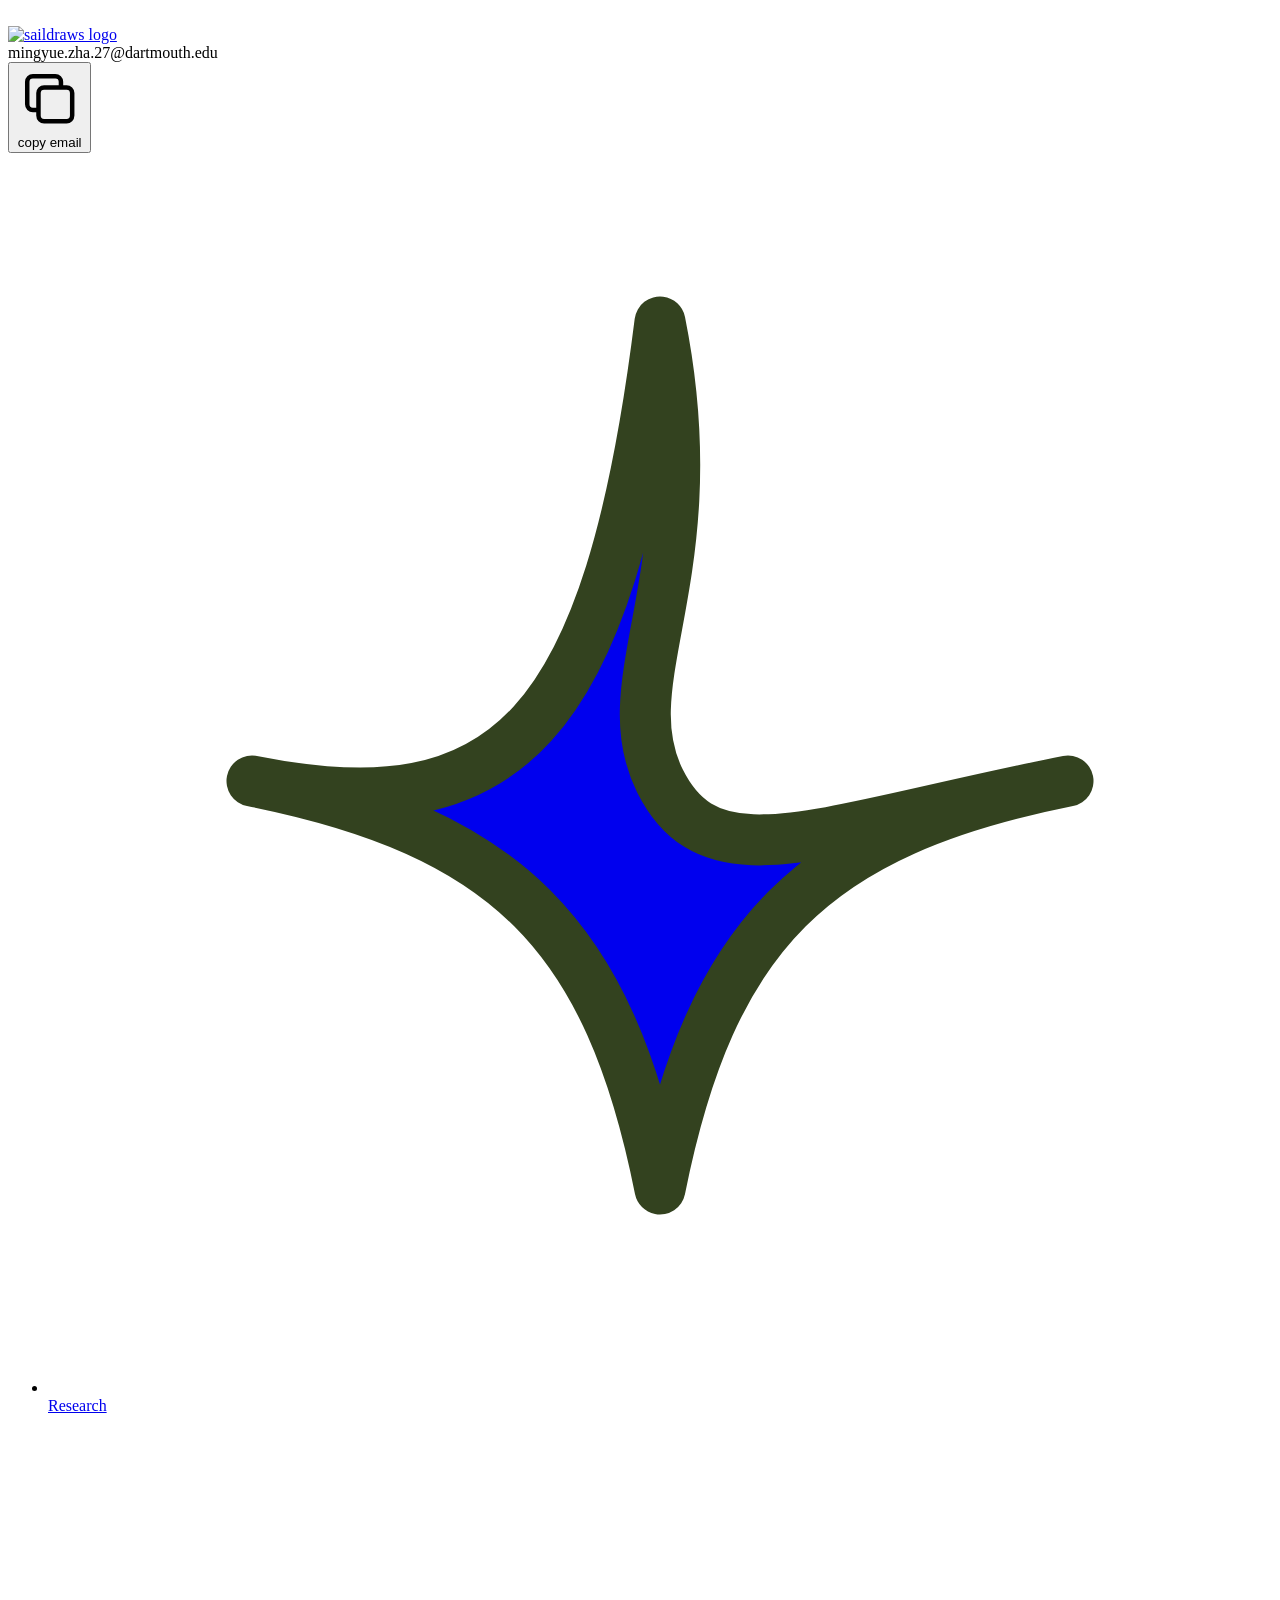
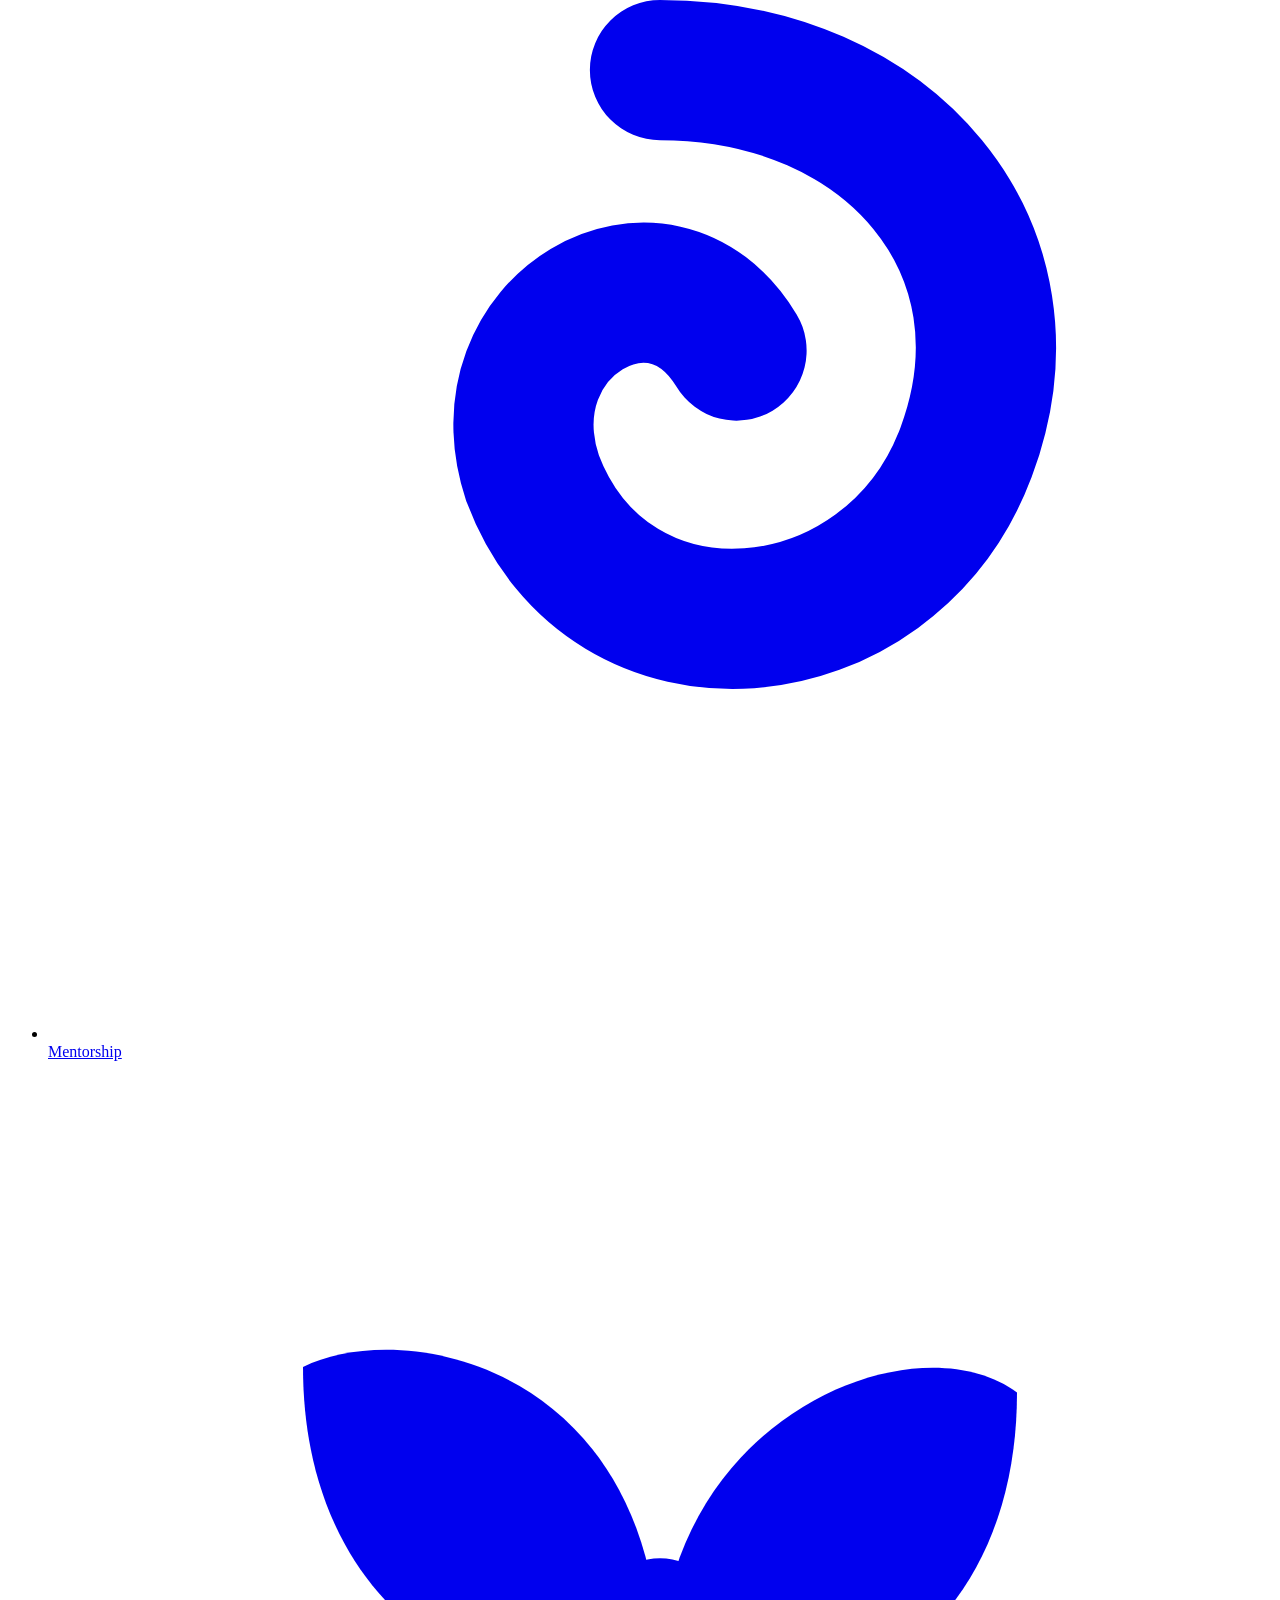
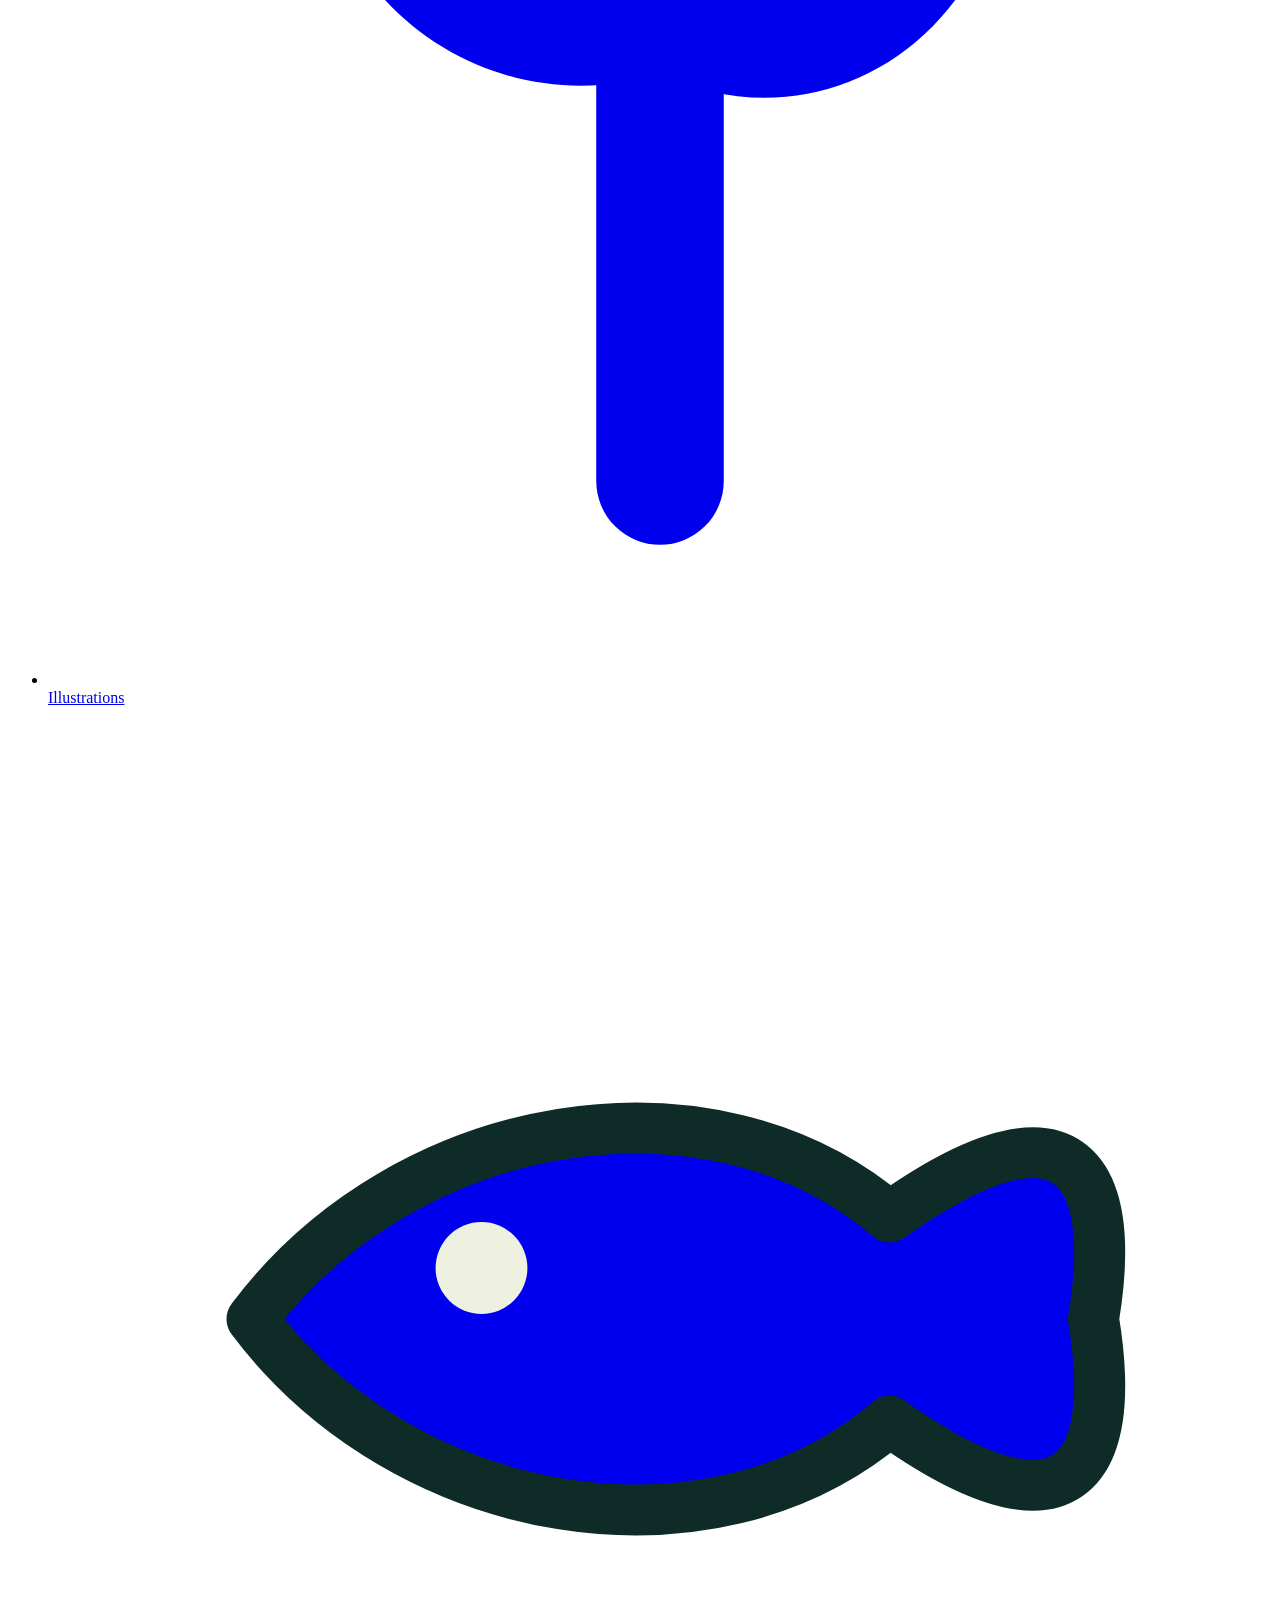
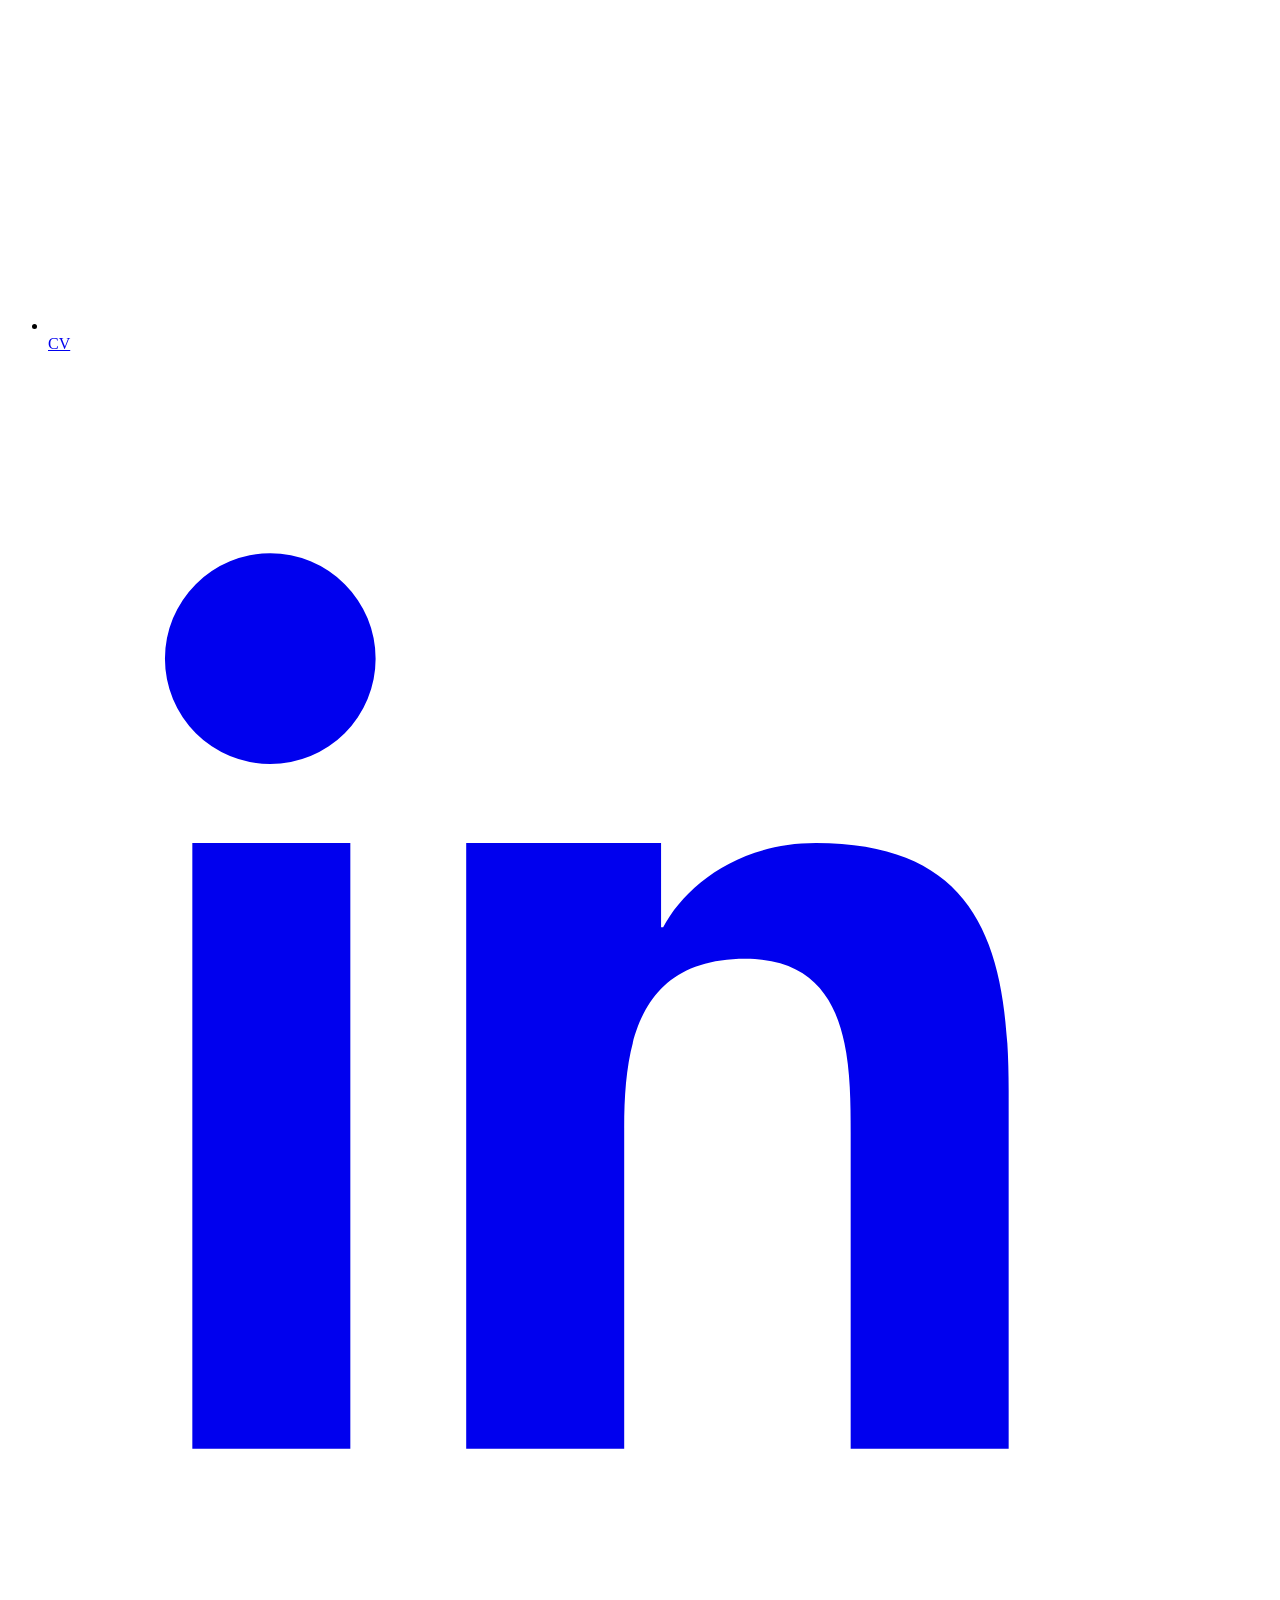
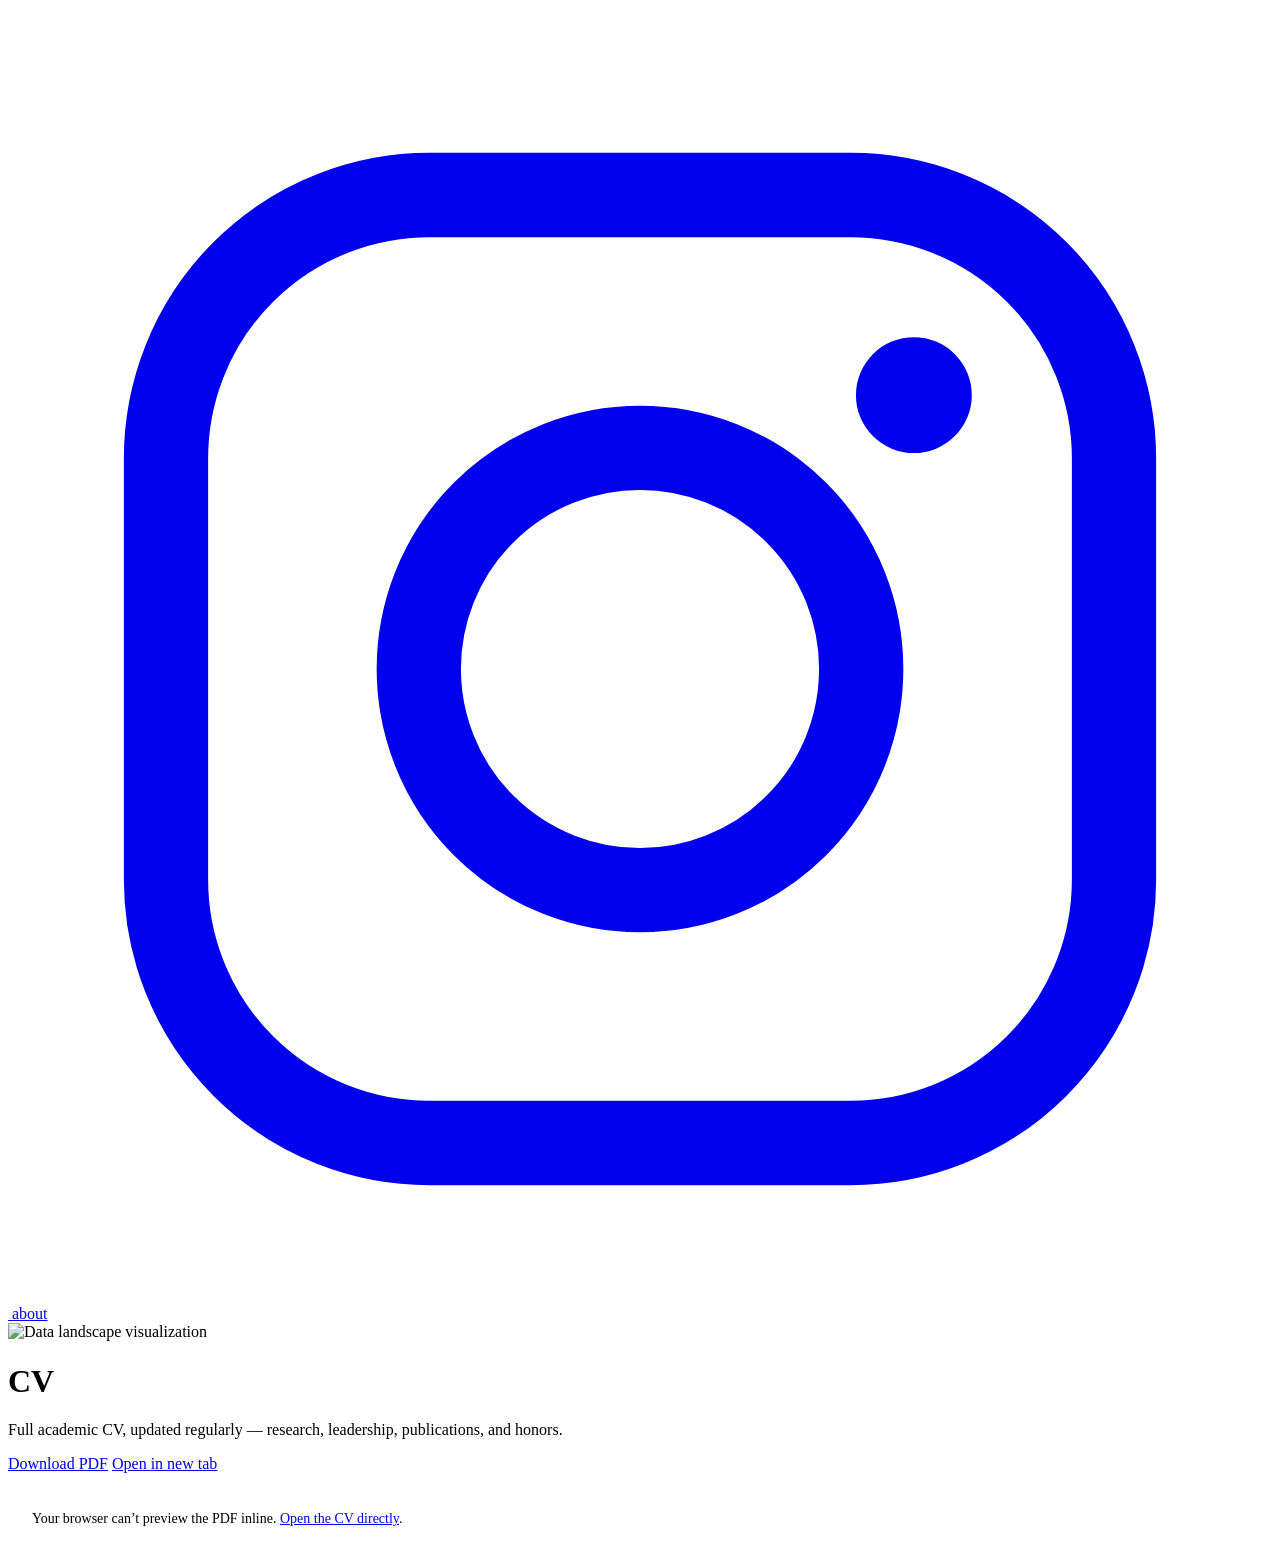
==== cv.html @ 343f1df6 "Add files via upload" ====
<!DOCTYPE html>
<html lang="en">
<head>
<meta charset="UTF-8">
<meta name="viewport" content="width=device-width, initial-scale=1.0">
<title>CV — Mingyue Zha</title>
<link rel="stylesheet" href="assets/css/style.css">
</head>
<body>
<div class="layout">

  <aside class="sidebar">
    <div class="sidebar-deco" aria-hidden="true">
      <img class="deco-top" src="assets/img/squiggle-light.svg" alt="">
      <img class="deco-bottom" src="assets/img/squiggle-dark.svg" alt="">
      <div class="deco-dots"></div>
    </div>

    <a class="logo-link" href="index.html" aria-label="Home">
      <img src="assets/img/logo.svg" alt="saildraws logo">
    </a>

    <div class="email-box">mingyue.zha.27@dartmouth.edu</div>
    <button class="copy-row" data-copy="mingyue.zha.27@dartmouth.edu">
      <svg viewBox="0 0 24 24" fill="none"><rect x="8" y="8" width="12" height="12" rx="2" stroke="currentColor" stroke-width="1.6"/><path d="M16 8V6a2 2 0 0 0-2-2H6a2 2 0 0 0-2 2v8a2 2 0 0 0 2 2h2" stroke="currentColor" stroke-width="1.6"/></svg>
      <span class="copy-label">copy email</span>
    </button>

    <nav class="tabs" aria-label="Primary">
      <ul>
          <li class="">
            <a href="research.html">
              <svg class="ic" viewBox="0 0 48 48"><path d="M24 6 C26 16, 22 20, 24 24 C26 28, 30 26, 40 24 C30 26, 26 30, 24 40 C22 30, 18 26, 8 24 C18 26, 22 22, 24 6 Z" fill="currentColor" stroke="#33421f" stroke-width="2" stroke-linejoin="round"/></svg>
              Research
            </a>
          </li>
          <li class="">
            <a href="mentorship.html">
              <svg class="ic" viewBox="0 0 48 48"><path d="M24 10 C33 10, 39 17, 36 25 C33 33, 22 34, 19 26 C17 20, 24 16, 27 21" fill="none" stroke="currentColor" stroke-width="5.5" stroke-linecap="round"/></svg>
              Mentorship
            </a>
          </li>
          <li class="">
            <a href="illustrations.html">
              <svg class="ic" viewBox="0 0 48 48"><path d="M24 40 L24 22" stroke="currentColor" stroke-width="5" stroke-linecap="round"/><path d="M24 24 C24 12, 14 10, 10 12 C10 22, 18 26, 24 24 Z" fill="currentColor"/><path d="M24 24 C24 14, 34 10, 38 13 C38 23, 30 27, 24 24 Z" fill="currentColor"/></svg>
              Illustrations
            </a>
          </li>
          <li class="active">
            <a href="cv.html">
              <svg class="ic" viewBox="0 0 48 48"><path d="M8 24 C14 16, 26 14, 33 20 C40 15, 42 18, 41 24 C42 30, 40 33, 33 28 C26 34, 14 32, 8 24 Z" fill="currentColor" stroke="#0f2b28" stroke-width="2" stroke-linejoin="round"/><circle cx="17" cy="22" r="1.8" fill="#eef1e0"/></svg>
              CV
            </a>
          </li>
      </ul>
    </nav>

    <div class="social-row">
      <a href="https://www.linkedin.com/in/mingyuezha/" target="_blank" rel="noopener" aria-label="LinkedIn"><svg viewBox="0 0 24 24" fill="none"><path d="M4.98 3.5a2 2 0 1 1 0 4 2 2 0 0 1 0-4ZM3.5 9h3v11.5h-3V9Zm6 0h2.9v1.6h.04c.4-.76 1.4-1.6 2.9-1.6 3.1 0 3.66 2 3.66 4.7v6.8h-3v-6c0-1.44-.03-3.3-2-3.3-2 0-2.3 1.56-2.3 3.2v6.1h-3V9Z" fill="currentColor"/></svg></a>
      <a href="https://www.instagram.com/p/DSxWoM8jwAC/?img_index=1" target="_blank" rel="noopener" aria-label="Instagram"><svg viewBox="0 0 24 24" fill="none"><rect x="3" y="3" width="18" height="18" rx="5" stroke="currentColor" stroke-width="1.6"/><circle cx="12" cy="12" r="4.2" stroke="currentColor" stroke-width="1.6"/><circle cx="17.2" cy="6.8" r="1.1" fill="currentColor"/></svg></a>
    </div>

    <div class="sidebar-spacer"></div>

    <a class="home-badge" href="index.html">
      <img src="assets/img/home-badge.jpg" alt="">
      <span>about</span>
    </a>
  </aside>
  <main class="content">
    <div class="banner"><img src="assets/img/research-banner.jpg" alt="Data landscape visualization"></div>
    <div class="page">

      <div class="heading-row"><h1>CV</h1></div>
      <p class="lede">Full academic CV, updated regularly &mdash; research, leadership, publications, and honors.</p>
      <div class="cv-actions">
        <a class="btn" href="assets/cv/Mingyue_Zha_CV.pdf" download>Download PDF</a>
        <a class="btn secondary" href="assets/cv/Mingyue_Zha_CV.pdf" target="_blank" rel="noopener">Open in new tab</a>
      </div>
      <div class="cv-frame-wrap">
        <object data="assets/cv/Mingyue_Zha_CV.pdf" type="application/pdf">
          <p style="padding:24px;font-size:14px;">
            Your browser can&rsquo;t preview the PDF inline.
            <a href="assets/cv/Mingyue_Zha_CV.pdf">Open the CV directly</a>.
          </p>
        </object>
      </div>

    </div>
  </main>
</div>
<script src="assets/js/main.js"></script>
</body>
</html>
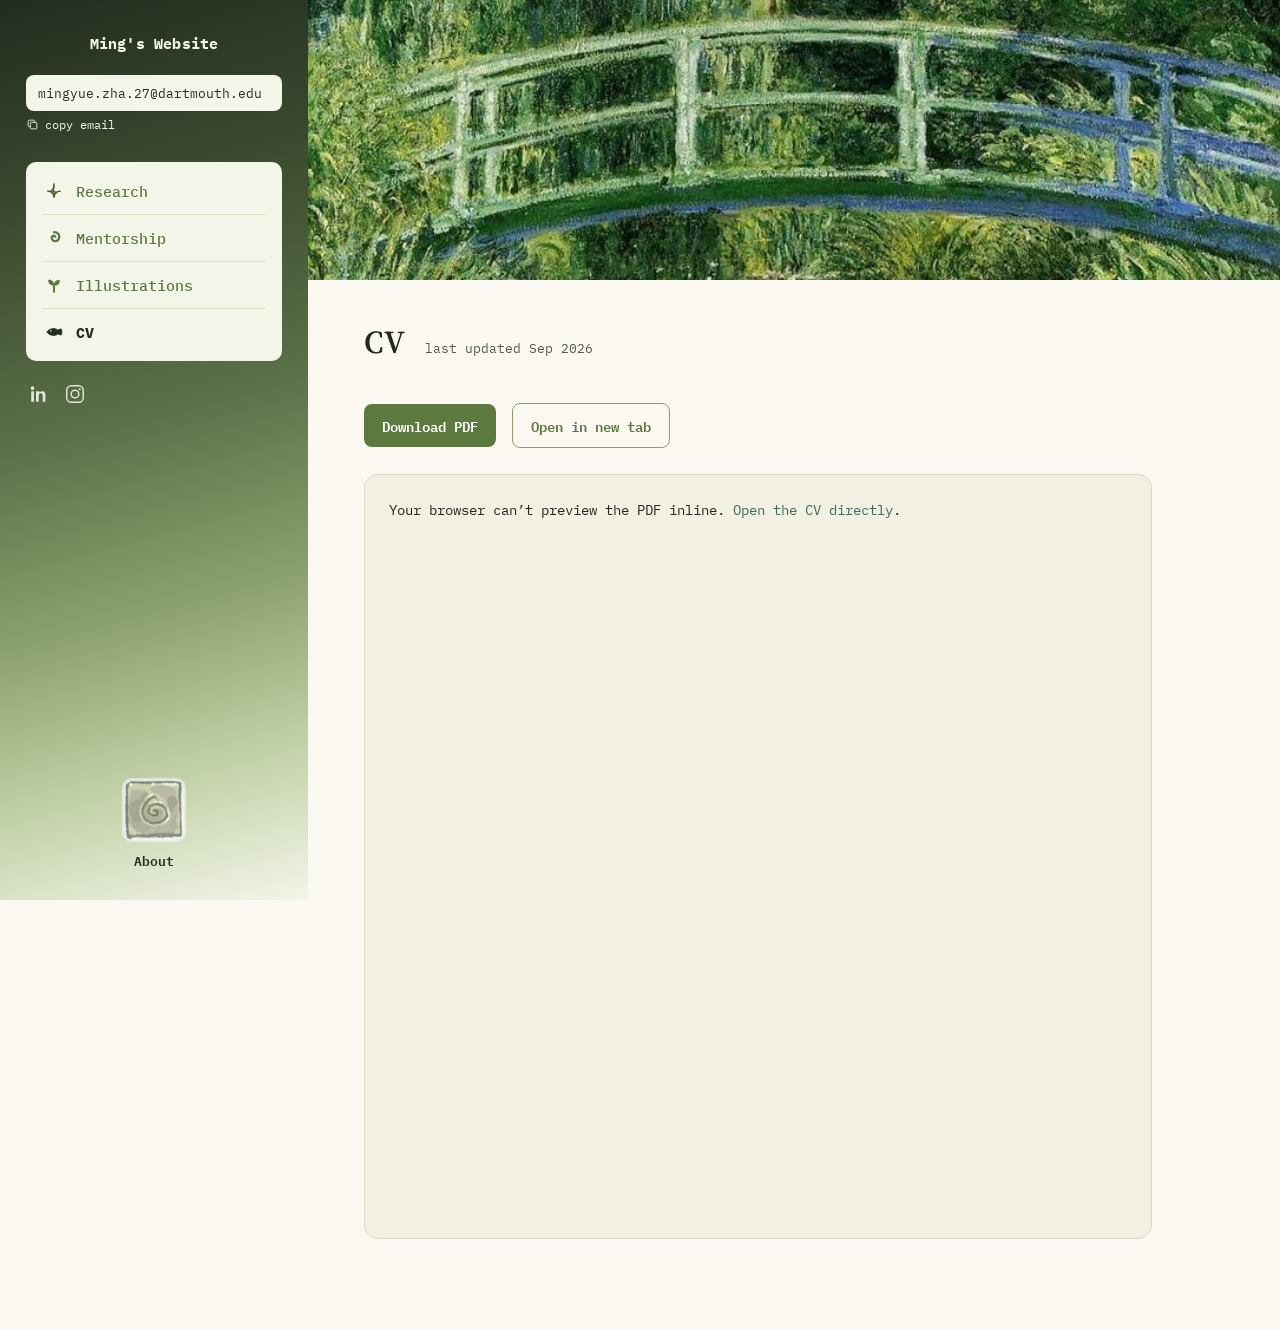
==== commit 3e24dbd4: "comit" ====
--- a/cv.html
+++ b/cv.html
@@ -16,9 +16,7 @@
       <div class="deco-dots"></div>
     </div>
 
-    <a class="logo-link" href="index.html" aria-label="Home">
-      <img src="assets/img/logo.svg" alt="saildraws logo">
-    </a>
+    <a class="logo-link" href="index.html" aria-label="Home">Ming's Website</a>
 
     <div class="email-box">mingyue.zha.27@dartmouth.edu</div>
     <button class="copy-row" data-copy="mingyue.zha.27@dartmouth.edu">
@@ -64,15 +62,14 @@
 
     <a class="home-badge" href="index.html">
       <img src="assets/img/home-badge.jpg" alt="">
-      <span>about</span>
+      <span>About</span>
     </a>
   </aside>
   <main class="content">
-    <div class="banner"><img src="assets/img/research-banner.jpg" alt="Data landscape visualization"></div>
+    <div class="banner"><img src="assets/img/cv_banner.jpg" alt="Monet-style painting of a footbridge over a lily pond"></div>
     <div class="page">
 
-      <div class="heading-row"><h1>CV</h1></div>
-      <p class="lede">Full academic CV, updated regularly &mdash; research, leadership, publications, and honors.</p>
+      <div class="heading-row"><h1>CV</h1><span class="eyebrow">last updated Sep 2026</span></div>
       <div class="cv-actions">
         <a class="btn" href="assets/cv/Mingyue_Zha_CV.pdf" download>Download PDF</a>
         <a class="btn secondary" href="assets/cv/Mingyue_Zha_CV.pdf" target="_blank" rel="noopener">Open in new tab</a>
--- a/assets/css/style.css
+++ b/assets/css/style.css
@@ -0,0 +1,424 @@
+/* ============================================================
+   Mingyue Zha — portfolio site
+   Design system: sage-green sidebar, cream content, mono + serif
+   ============================================================ */
+
+@import url('https://fonts.googleapis.com/css2?family=IBM+Plex+Mono:wght@400;500;600;700&family=Source+Serif+4:opsz,wght@8..60,400;8..60,600&display=swap');
+
+:root{
+  /* sidebar sage gradient stops */
+  --sage-950:#232d1f;
+  --sage-800:#3a4a2f;
+  --sage-600:#5b7048;
+  --sage-400:#8aa06c;
+  --sage-200:#c3d1a8;
+  --sage-100:#e4ecd4;
+  --sage-050:#f3f5e9;
+
+  /* content palette */
+  --cream:#faf8f1;
+  --panel:#f2efe3;
+  --ink:#242820;
+  --ink-soft:#54594a;
+  --line:#ddd8c4;
+
+  /* accents (kept inside the green/teal family) */
+  --accent-moss:#5c7a3f;
+  --accent-olive:#8a9a4b;
+  --accent-teal:#3f6b5e;
+  --accent-clay:#a97b52;
+
+  --font-serif:'Source Serif 4', Georgia, 'Times New Roman', serif;
+  --font-mono:'IBM Plex Mono', ui-monospace, 'SFMono-Regular', Menlo, monospace;
+
+  --sidebar-w:308px;
+  --radius:14px;
+}
+
+*{ box-sizing:border-box; }
+html,body{ margin:0; padding:0; }
+body{
+  font-family:var(--font-mono);
+  color:var(--ink);
+  background:var(--cream);
+  -webkit-font-smoothing:antialiased;
+}
+img{ max-width:100%; display:block; }
+a{ color:var(--accent-teal); text-decoration:none; }
+a:hover{ text-decoration:underline; }
+h1,h2,h3{ font-family:var(--font-serif); font-weight:600; margin:0 0 .5em; line-height:1.15; }
+p{ line-height:1.65; margin:0 0 1.1em; }
+ul{ margin:0; padding:0; }
+:focus-visible{ outline:2px solid var(--accent-teal); outline-offset:2px; }
+@media (prefers-reduced-motion: reduce){
+  *{ transition:none !important; animation:none !important; }
+}
+
+/* ---------------- layout shell ---------------- */
+.layout{
+  display:flex;
+  min-height:100vh;
+}
+
+/* ---------------- sidebar ---------------- */
+.sidebar{
+  position:sticky;
+  top:0;
+  align-self:flex-start;
+  width:var(--sidebar-w);
+  min-width:var(--sidebar-w);
+  flex-shrink:0;
+  height:100vh;
+  overflow-y:auto;
+  padding:34px 26px 28px;
+  color:var(--sage-050);
+  background:linear-gradient(165deg,
+    var(--sage-950) 0%,
+    var(--sage-800) 22%,
+    var(--sage-600) 46%,
+    var(--sage-400) 66%,
+    var(--sage-200) 84%,
+    var(--sage-050) 100%);
+  display:flex;
+  flex-direction:column;
+  isolation:isolate;
+}
+.sidebar-deco{
+  position:absolute;
+  inset:0;
+  pointer-events:none;
+  overflow:hidden;
+  z-index:0;
+}
+.sidebar-deco .deco-top{ position:absolute; top:-10px; right:-30px; width:170px; height:170px; }
+.sidebar-deco .deco-bottom{ position:absolute; bottom:40px; left:-30px; width:150px; height:150px; }
+.sidebar-deco .deco-dots{
+  position:absolute; top:0; left:0; right:0; height:340px;
+  background-image:radial-gradient(#eef1e0 1.3px, transparent 1.6px);
+  background-size:24px 24px;
+  opacity:.16;
+}
+.sidebar > *{ position:relative; z-index:1; }
+
+.logo-link{
+  display:block; width:auto; margin:0 auto 22px; text-align:center;
+  font-family:var(--font-mono); font-weight:700; font-size:15px;
+  color:var(--sage-050); letter-spacing:.2px;
+}
+.logo-link:hover{ text-decoration:none; color:#fff; }
+
+.email-box{
+  background:var(--sage-050);
+  color:var(--sage-950);
+  border-radius:8px;
+  padding:10px 12px;
+  font-size:12.5px;
+  word-break:break-all;
+  box-shadow:0 1px 0 rgba(0,0,0,.08);
+}
+.copy-row{
+  display:flex; align-items:center; gap:6px;
+  margin-top:6px; font-size:12px; color:var(--sage-050);
+  background:none; border:none; padding:0; cursor:pointer;
+  font-family:var(--font-mono);
+}
+.copy-row:hover{ text-decoration:underline; }
+.copy-row svg{ width:13px; height:13px; }
+
+nav.tabs{
+  margin-top:30px;
+  background:var(--sage-050);
+  border-radius:10px;
+  padding:6px 16px;
+}
+nav.tabs ul{ list-style:none; }
+nav.tabs li{ border-bottom:1px solid #d9e2c4; }
+nav.tabs li:last-child{ border-bottom:none; }
+nav.tabs a{
+  display:flex; align-items:center; gap:12px;
+  padding:13px 2px;
+  color:var(--accent-moss);
+  font-size:14.5px;
+  font-weight:500;
+}
+nav.tabs a:hover{ text-decoration:none; color:var(--accent-teal); }
+nav.tabs a .ic{ width:20px; height:20px; flex:none; }
+nav.tabs li.active a{ color:var(--sage-950); font-weight:700; }
+nav.tabs li.active a .ic{ transform:scale(1.08); }
+
+.social-row{
+  display:flex; gap:14px; margin-top:22px; padding-left:2px;
+}
+.social-row a{
+  color:var(--sage-050);
+  opacity:.9;
+  width:22px; height:22px;
+}
+.social-row a:hover{ opacity:1; transform:translateY(-1px); }
+.social-row svg{ width:22px; height:22px; }
+
+.sidebar-spacer{ flex:1; }
+
+.home-badge{
+  display:flex; flex-direction:column; align-items:center;
+  gap:8px; margin-top:26px; text-decoration:none;
+}
+.home-badge img{
+  width:64px; height:64px; border-radius:10px;
+  border:2px solid rgba(255,255,255,.5);
+}
+.home-badge span{ color:var(--sage-950); font-size:13px; font-weight:600; }
+.home-badge:hover span{ text-decoration:underline; }
+
+/* ---------------- main content ---------------- */
+.content{ flex:1; min-width:0; background:var(--cream); }
+
+.banner{
+  width:100%;
+  height:280px;
+  overflow:hidden;
+}
+.banner img{ width:100%; height:100%; object-fit:cover; }
+.banner.sage{ background:var(--sage-400); }
+
+.page{
+  max-width:900px;
+  padding:44px 56px 90px;
+}
+.page.wide{ max-width:1100px; }
+
+.eyebrow{
+  font-size:13px; color:var(--ink-soft); margin-left:10px;
+}
+.heading-row{
+  display:flex; align-items:baseline; gap:10px; flex-wrap:wrap;
+}
+
+.lede{ max-width:70ch; color:var(--ink); }
+
+.links-row{
+  display:flex; align-items:center; gap:26px; margin-top:30px; flex-wrap:wrap;
+}
+.links-row .social-inline{ display:flex; gap:16px; }
+.links-row .social-inline a{ color:var(--accent-teal); width:20px; height:20px; }
+.links-row .social-inline svg{ width:20px; height:20px; }
+.email-inline{ font-size:13px; color:var(--ink-soft); }
+.email-inline .copy-row{ color:var(--accent-teal); }
+
+/* about page specific */
+.about-grid{
+  display:grid;
+  grid-template-columns:220px 1fr;
+  gap:40px;
+  align-items:start;
+  margin-top:40px;
+}
+.about-grid p a{ text-decoration:underline; text-underline-offset:2px; }
+.avatar{
+  width:200px; height:200px; border-radius:50%;
+  overflow:hidden; border:6px solid var(--accent-moss);
+}
+.avatar img{ width:100%; height:100%; object-fit:cover; }
+
+/* research topic cards */
+.research-grid{
+  display:grid;
+  grid-template-columns:repeat(3, 1fr);
+  gap:24px;
+  margin-top:40px;
+}
+@media (max-width:900px){ .research-grid{ grid-template-columns:1fr 1fr; } }
+@media (max-width:600px){ .research-grid{ grid-template-columns:1fr; } }
+
+.research-card{
+  display:flex; flex-direction:column; justify-content:space-between;
+  min-height:210px;
+  padding:34px 30px;
+  border:1px solid var(--line);
+  border-radius:var(--radius);
+  background:var(--panel);
+  color:var(--ink);
+  transition:background-color .3s ease, border-color .3s ease, transform .25s ease, box-shadow .3s ease;
+}
+.research-card h3{ font-size:21px; margin:0 0 10px; }
+.research-card p{ font-size:13.5px; color:var(--ink-soft); margin:0; line-height:1.55; }
+.research-card .arrow{
+  align-self:flex-end; margin-top:24px;
+  font-size:22px; color:var(--accent-teal);
+  transition:transform .25s ease;
+}
+.research-card:hover{
+  background:var(--sage-200);
+  border-color:var(--sage-400);
+  transform:translateY(-3px);
+  box-shadow:0 18px 34px -18px rgba(40,50,30,.35);
+  text-decoration:none;
+}
+.research-card:hover p{ color:var(--sage-950); }
+.research-card:hover .arrow{ transform:translateX(5px); }
+
+/* research page — category sections */
+.research-section{ margin-top:48px; }
+.research-section:first-of-type{ margin-top:40px; }
+.research-section h2{ font-size:21px; }
+.research-subsection{ margin-top:34px; }
+.research-subsection h3{ font-size:17px; }
+
+/* paper list (research topic pages) — whole card is clickable when a link exists */
+.paper-list{ margin-top:34px; display:flex; flex-direction:column; gap:20px; }
+.paper{
+  display:block;
+  padding:22px 26px;
+  border:1px solid var(--line);
+  border-radius:var(--radius);
+  background:var(--panel);
+  color:inherit;
+  transition:background-color .3s ease, border-color .3s ease, transform .25s ease, box-shadow .3s ease;
+}
+.paper h3{ font-size:16.5px; margin-bottom:6px; font-weight:600; }
+.paper .meta{ font-size:13px; color:var(--ink-soft); margin-bottom:8px; }
+.paper .venue{ font-size:13px; color:var(--accent-teal); }
+
+a.paper{ cursor:pointer; }
+a.paper:hover{
+  background:var(--sage-200);
+  border-color:var(--sage-400);
+  transform:translateY(-3px);
+  box-shadow:0 18px 34px -18px rgba(40,50,30,.35);
+  text-decoration:none;
+}
+a.paper:hover .venue{ color:var(--sage-950); }
+
+/* papers with no link yet: plain, non-interactive, visually distinct */
+.paper.no-link{ background:#fff; }
+.back-link{ display:inline-block; margin-bottom:18px; font-size:13px; color:var(--ink-soft); }
+.back-link:hover{ color:var(--accent-teal); }
+
+.topic-note{
+  margin-top:30px; padding:18px 22px; border-radius:var(--radius);
+  background:var(--sage-100); border:1px solid var(--sage-200); font-size:14px;
+}
+
+/* mentorship page */
+.exp-list{ display:flex; flex-direction:column; gap:26px; margin-top:34px; }
+.exp{ padding-bottom:22px; border-bottom:1px solid var(--line); }
+.exp:last-child{ border-bottom:none; }
+.exp .role{ font-family:var(--font-serif); font-size:18px; font-weight:600; }
+.exp .org{ color:var(--accent-teal); font-size:13.5px; margin-top:2px; }
+.exp .when{ color:var(--ink-soft); font-size:12.5px; margin-bottom:8px; }
+.exp ul{ margin:8px 0 0 18px; padding:0; }
+.exp li{ margin-bottom:6px; font-size:14px; line-height:1.55; }
+
+/* illustration gallery — explicit two-column masonry (keeps each image's native aspect ratio) */
+.gallery{
+  margin-top:8px;
+  display:flex; flex-direction:column; gap:20px;
+}
+.gallery-row{ display:flex; gap:20px; align-items:flex-start; }
+.gallery-col{
+  flex:1; min-width:0;
+  display:flex; flex-direction:column; gap:20px;
+}
+.g-item{
+  display:block; width:100%; margin:0;
+  border:none; background:none; padding:0; cursor:zoom-in;
+  text-align:left; font-family:var(--font-mono);
+}
+.g-item img{
+  border-radius:10px; width:100%; display:block;
+  transition:transform .35s ease, box-shadow .35s ease;
+}
+.g-item:hover img{ transform:translateY(-3px); box-shadow:0 14px 28px -14px rgba(40,50,30,.4); }
+
+@media (max-width:600px){
+  .gallery-row{ flex-direction:column; }
+}
+
+.lightbox{
+  position:fixed; inset:0; background:rgba(30,36,24,.86);
+  display:none; align-items:center; justify-content:center;
+  padding:40px; z-index:50;
+}
+.lightbox.open{ display:flex; }
+.lightbox figure{ max-width:min(90vw,760px); margin:0; text-align:center; }
+.lightbox img{ max-height:80vh; border-radius:10px; margin:0 auto; }
+.lightbox figcaption{ color:var(--sage-050); margin-top:14px; font-size:14px; }
+.lightbox-close{
+  position:absolute; top:22px; right:26px; color:var(--sage-050);
+  background:none; border:none; font-size:28px; cursor:pointer; line-height:1;
+  font-family:var(--font-mono);
+}
+
+.lightbox-video-wrap{
+  width:100%; max-width:min(90vw, 960px);
+  border-radius:10px; overflow:hidden;
+}
+.lightbox-video-wrap video{ display:block; width:100%; height:100%; object-fit:cover; }
+
+/* progress videos */
+.videos-section{ margin-top:56px; }
+.videos-section h2{ font-size:21px; }
+.video-row{
+  margin-top:8px;
+  display:flex; gap:20px; flex-wrap:wrap;
+}
+.video-wrap{
+  position:relative; flex:1 1 340px;
+  border-radius:10px; overflow:hidden; background:#111; cursor:pointer;
+  transition:box-shadow .35s ease;
+}
+.video-wrap:hover{ box-shadow:0 14px 28px -14px rgba(40,50,30,.4); }
+.video-wrap video{ display:block; width:100%; height:100%; object-fit:cover; }
+.video-wrap{ aspect-ratio:960 / 672; }
+.video-wrap.crop-sides{ aspect-ratio:662 / 404; }
+.play-badge{
+  position:absolute; inset:0; display:flex; align-items:center; justify-content:center;
+  background:rgba(20,26,16,.18); transition:opacity .2s ease;
+}
+.play-badge::before{
+  content:''; width:0; height:0;
+  border-style:solid; border-width:15px 0 15px 24px;
+  border-color:transparent transparent transparent rgba(255,255,255,.94);
+  filter:drop-shadow(0 2px 6px rgba(0,0,0,.4));
+  margin-left:6px;
+}
+.video-wrap.is-playing .play-badge{ opacity:0; pointer-events:none; }
+
+@media (max-width:600px){
+  .video-row{ flex-direction:column; }
+}
+
+/* CV page */
+.cv-actions{ display:flex; gap:16px; align-items:center; margin:26px 0; }
+.btn{
+  display:inline-flex; align-items:center; gap:8px;
+  padding:10px 18px; border-radius:8px;
+  background:var(--accent-moss); color:#fff; font-size:13.5px; font-weight:600;
+  border:none; cursor:pointer;
+}
+.btn:hover{ background:var(--accent-teal); text-decoration:none; }
+.btn.secondary{ background:transparent; color:var(--accent-moss); border:1px solid var(--sage-400); }
+.btn.secondary:hover{ color:var(--accent-teal); border-color:var(--accent-teal); }
+.cv-frame-wrap{
+  border:1px solid var(--line); border-radius:var(--radius); overflow:hidden;
+  height:85vh; background:var(--panel);
+}
+.cv-frame-wrap iframe, .cv-frame-wrap object{ width:100%; height:100%; border:none; }
+
+/* mobile nav toggle */
+.mobile-bar{ display:none; }
+
+@media (max-width:860px){
+  .layout{ flex-direction:column; }
+  .sidebar{
+    position:relative; width:100%; min-width:0; height:auto;
+    padding:20px 22px 26px;
+  }
+  .logo-link{ margin-bottom:14px; font-size:17px; }
+  nav.tabs{ margin-top:18px; }
+  .home-badge{ margin-top:18px; }
+  .page{ padding:32px 24px 70px; }
+  .about-grid{ grid-template-columns:1fr; }
+  .avatar{ width:150px; height:150px; }
+  .banner{ height:180px; }
+}
